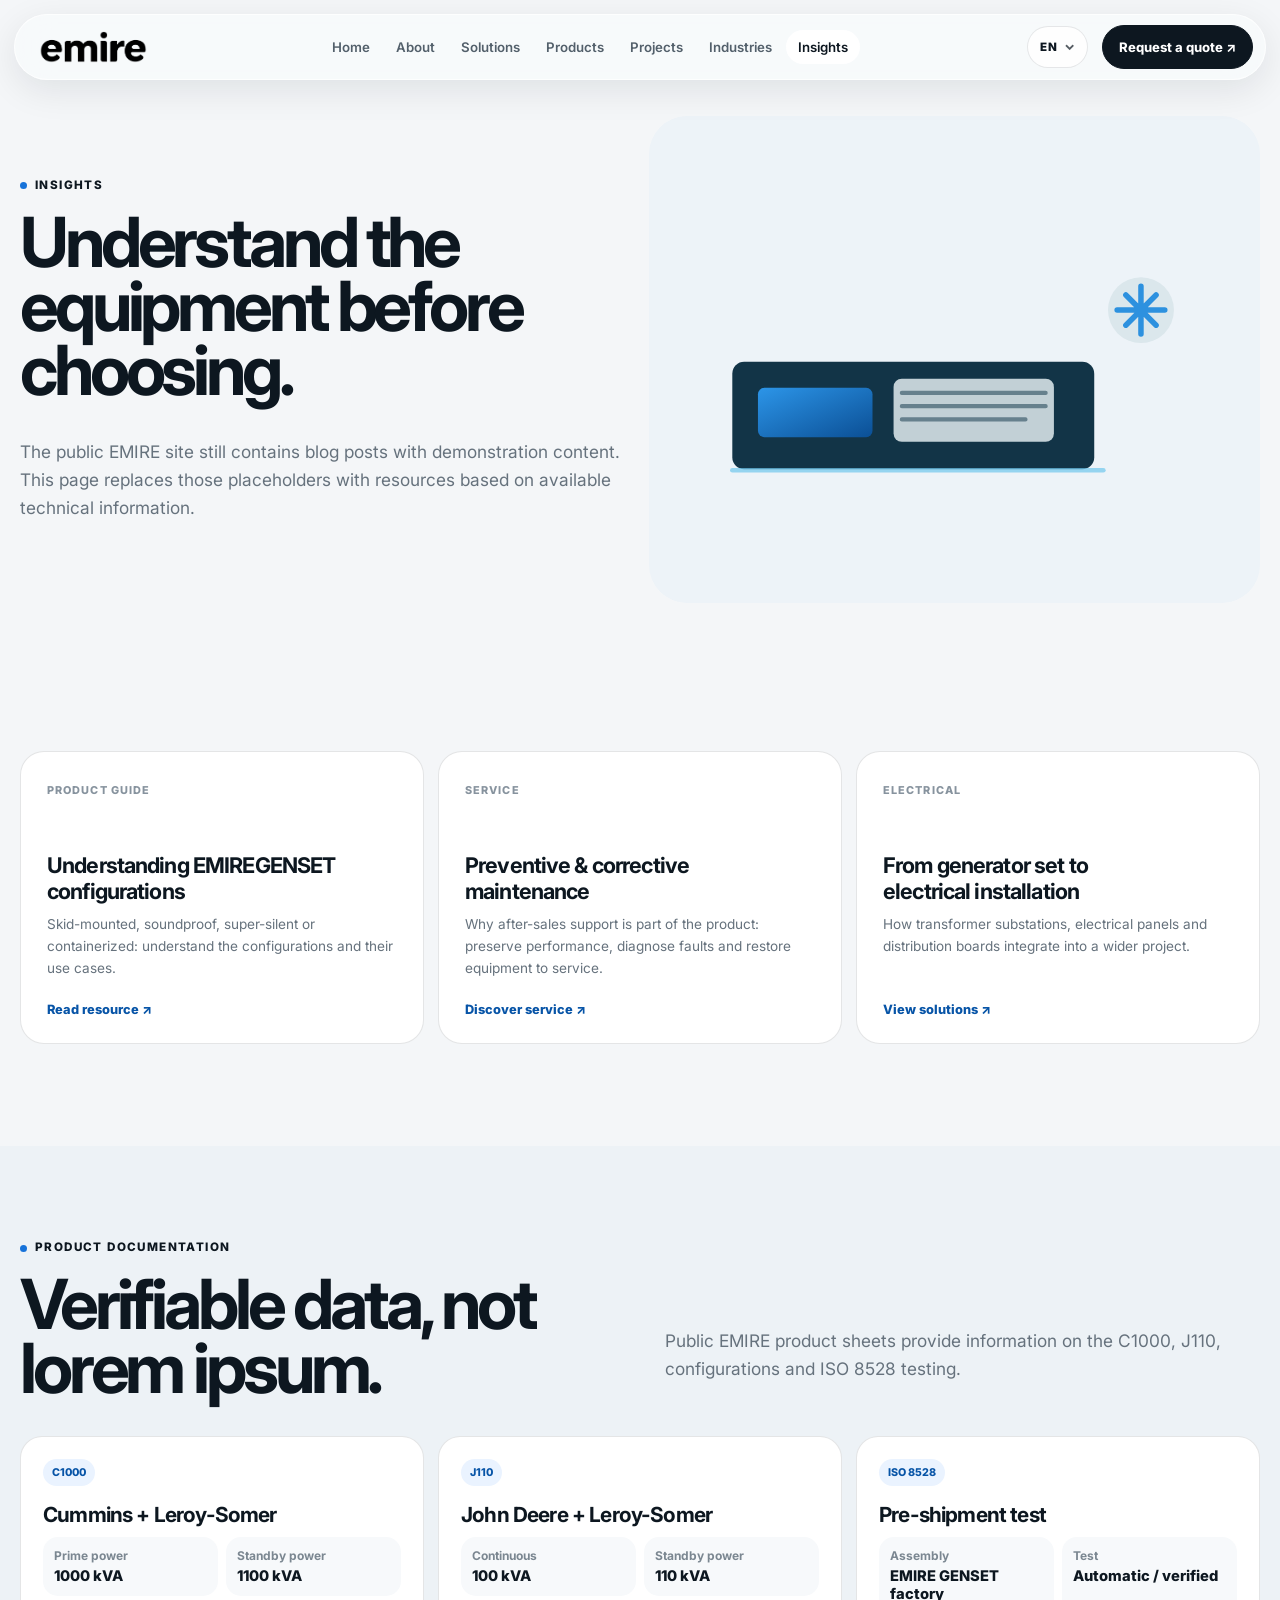
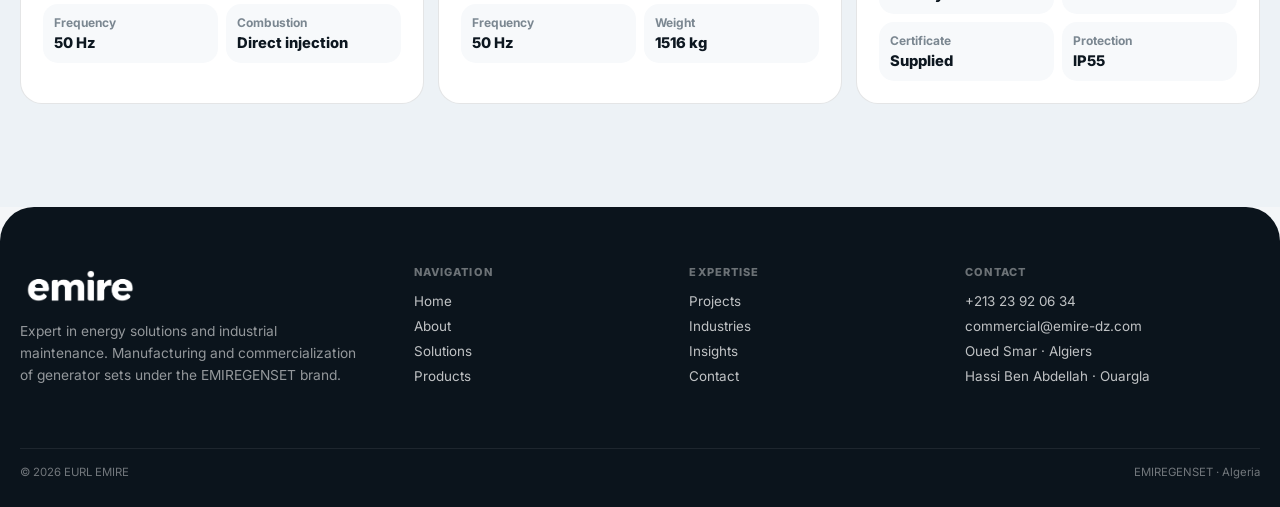
==== news/index.html @ f26c3992 "Add files via upload" ====
<!DOCTYPE html>
<html lang="en">
<head>
    <meta charset="utf-8"/>
    <meta content="width=device-width,initial-scale=1" name="viewport"/>
    <meta content="Ressources EMIRE autour des groupes électrogènes, de la maintenance et des projets électriques." name="description"/>
    <meta content="#0d1720" name="theme-color"/>

    <script>
        (function(){
            try{
                var saved=localStorage.getItem("emire-lang-v5");
                var langs=Array.isArray(navigator.languages)&&navigator.languages.length?navigator.languages:[navigator.language||""];
                var lang=saved||"en";
                if(!saved){
                    for(var i=0;i<langs.length;i++){
                        var c=String(langs[i]).toLowerCase();
                        if(c.indexOf("ar")===0){
                            lang="ar";
                            break;
                        }
                        if(c.indexOf("en")===0){
                            lang="en";
                            break;
                        }
                        if(c.indexOf("fr")===0){
                            lang="fr";
                            break;
                        }
                    }
                }
                document.documentElement.lang=lang;
                document.documentElement.dir=lang==="ar"?"rtl":"ltr";
            }catch(e){}
        })();
    </script>

    <title>Ressources — EMIRE</title>

    <link href="../css/main.css" rel="stylesheet"/>
    <link rel="icon" type="image/svg+xml" href="../favicon/Frame 4.svg">
</head>

<body>
    <header class="site-header">
        <nav
            aria-label="Navigation principale"
            class="nav container">

            <a class="logo" href="../index.html" aria-label="EMIRE">
                <img src="../logo/emire-black-simple.png" alt="EMIRE">
                </a>

            <div class="nav-links">
                <a class="" href="../index.html">Accueil</a>
                <a class="" href="../about/index.html">À propos</a>
                <a class="" href="../solutions/index.html">Solutions</a>
                <a class="" href="../products/index.html">Produits</a>
                <a class="" href="../projects/index.html">Réalisations</a>
                <a class="" href="../industries/index.html">Secteurs</a>
                <a class="active" href="../news/index.html">Ressources</a>
            </div>

            <div class="nav-actions">
                <div
                    class="lang-switch"
                    data-lang-switch="">

                    <button
                        aria-expanded="false"
                        aria-haspopup="true"
                        aria-label="Choisir la langue"
                        class="lang-trigger"
                        type="button">
                        <span class="lang-current">FR</span>
                        <span aria-hidden="true" class="lang-chevron">⌄</span>
                    </button>

                    <div class="lang-menu" role="menu">
                        <button
                            class="lang-option"
                            data-lang="fr"
                            role="menuitem"
                            type="button">
                            <span>FR</span>
                            <small>Français</small>
                        </button>

                        <button
                            class="lang-option"
                            data-lang="en"
                            role="menuitem"
                            type="button">
                            <span>EN</span>
                            <small>English</small>
                        </button>

                        <button
                            class="lang-option"
                            data-lang="ar"
                            role="menuitem"
                            type="button">
                            <span>AR</span>
                            <small>العربية</small>
                        </button>
                    </div>
                </div>

                <a
                    class="btn btn-dark desktop-only"
                    href="../contact/index.html">
                    Demander un devis ↗
                </a>

                <button
                    aria-expanded="false"
                    aria-label="Ouvrir le menu"
                    class="menu-btn"
                    data-menu=""></button>
            </div>
        </nav>
    </header>

    <main>
        <section class="page-hero">
            <div class="container">
                <div class="page-hero-inner">
                    <div class="page-hero-copy">
                        <div class="eyebrow">
                            Ressources
                        </div>

                        <h1 class="h2">
                            Comprendre l’équipement avant de choisir.
                        </h1>

                        <p class="lead">
                            Le site public EMIRE contient encore des articles de blog avec du contenu de démonstration. Cette page remplace les faux articles par des ressources basées sur les informations techniques réellement disponibles.
                        </p>
                    </div>

                    <div class="page-image">
                        <img
                            alt="Illustration technique d’un groupe électrogène"
                            decoding="async"
                            loading="lazy"
                            src="../assets/genset-maintenance.svg"/>
                    </div>
                </div>
            </div>
        </section>

        <section class="section">
            <div class="container">
                <div class="resource-grid">
                    <article class="resource-card reveal">
                        <div>
                            <span class="resource-type">
                                Guide produit
                            </span>

                            <h3>
                                Comprendre les configurations EMIREGENSET
                            </h3>

                            <p>
                                Sur skid, insonorisé, super silencieux ou conteneur : comprendre les différences de configuration et le contexte d’usage.
                            </p>
                        </div>

                        <a
                            class="resource-link"
                            href="../products/groupes-electrogenes.html">
                            Lire la ressource ↗
                        </a>
                    </article>

                    <article class="resource-card reveal">
                        <div>
                            <span class="resource-type">
                                Service
                            </span>

                            <h3>
                                Maintenance préventive &amp; curative
                            </h3>

                            <p>
                                Pourquoi le SAV fait partie du produit : préserver les performances, diagnostiquer les pannes et remettre les équipements en service.
                            </p>
                        </div>

                        <a
                            class="resource-link"
                            href="../solutions/index.html">
                            Découvrir le service ↗
                        </a>
                    </article>

                    <article class="resource-card reveal">
                        <div>
                            <span class="resource-type">
                                Électricité
                            </span>

                            <h3>
                                Du groupe à l’installation électrique
                            </h3>

                            <p>
                                Comment postes de transformation, armoires électriques et tableaux de distribution s’intègrent dans un projet plus large.
                            </p>
                        </div>

                        <a
                            class="resource-link"
                            href="../solutions/index.html">
                            Voir les solutions ↗
                        </a>
                    </article>
                </div>
            </div>
        </section>

        <section class="section section-tone">
            <div class="container">
                <div class="section-head">
                    <div>
                        <div class="eyebrow">
                            Documentation produit
                        </div>

                        <h2
                            class="h2"
                            style="margin-top:16px">
                            Des données vérifiables, pas du lorem ipsum.
                        </h2>
                    </div>

                    <p class="lead">
                        Les fiches publiques EMIRE donnent notamment des informations sur le C1000, le J110, les configurations et les essais ISO 8528.
                    </p>
                </div>

                <div
                    class="model-grid"
                    style="margin-top:36px">

                    <article class="model-card reveal">
                        <span class="model-tag">
                            C1000
                        </span>

                        <h3>
                            Cummins + Leroy-Somer
                        </h3>

                        <div class="model-meta">
                            <div>
                                <strong>Prime</strong>
                                <span>1000 kVA</span>
                            </div>

                            <div>
                                <strong>Secours</strong>
                                <span>1100 kVA</span>
                            </div>

                            <div>
                                <strong>Fréquence</strong>
                                <span>50 Hz</span>
                            </div>

                            <div>
                                <strong>Combustion</strong>
                                <span>Injection directe</span>
                            </div>
                        </div>
                    </article>

                    <article class="model-card reveal">
                        <span class="model-tag">
                            J110
                        </span>

                        <h3>
                            John Deere + Leroy-Somer
                        </h3>

                        <div class="model-meta">
                            <div>
                                <strong>Continu</strong>
                                <span>100 kVA</span>
                            </div>

                            <div>
                                <strong>Secours</strong>
                                <span>110 kVA</span>
                            </div>

                            <div>
                                <strong>Fréquence</strong>
                                <span>50 Hz</span>
                            </div>

                            <div>
                                <strong>Poids</strong>
                                <span>1516 kg</span>
                            </div>
                        </div>
                    </article>

                    <article class="model-card reveal">
                        <span class="model-tag">
                            ISO 8528
                        </span>

                        <h3>
                            Essai avant expédition
                        </h3>

                        <div class="model-meta">
                            <div>
                                <strong>Assemblage</strong>
                                <span>Usine EMIRE GENSET</span>
                            </div>

                            <div>
                                <strong>Test</strong>
                                <span>Automatique / vérifié</span>
                            </div>

                            <div>
                                <strong>Certificat</strong>
                                <span>Fourni</span>
                            </div>

                            <div>
                                <strong>Protection</strong>
                                <span>IP55</span>
                            </div>
                        </div>
                    </article>
                </div>
            </div>
        </section>
    </main>

    <footer class="site-footer">
        <div class="container footer-grid">
            <div class="footer-brand">
                <a class="logo" href="../index.html" aria-label="EMIRE">
                <img src="../logo/emire-white-simple.png" alt="EMIRE">
                </a>

                <p>
                    Expert en solutions d’énergie et maintenance industrielle. Fabrication et commercialisation de groupes électrogènes sous la marque EMIREGENSET.
                </p>
            </div>

            <div>
                <div class="footer-title">
                    Navigation
                </div>

                <div class="footer-links">
                    <a href="../index.html">Accueil</a>
                    <a href="../about/index.html">À propos</a>
                    <a href="../solutions/index.html">Solutions</a>
                    <a href="../products/index.html">Produits</a>
                </div>
            </div>

            <div>
                <div class="footer-title">
                    Expertise
                </div>

                <div class="footer-links">
                    <a href="../projects/index.html">Réalisations</a>
                    <a href="../industries/index.html">Secteurs</a>
                    <a href="../news/index.html">Ressources</a>
                    <a href="../contact/index.html">Contact</a>
                </div>
            </div>

            <div>
                <div class="footer-title">
                    Contact
                </div>

                <div class="footer-links">
                    <a href="tel:+21323920634">+213 23 92 06 34</a>
                    <a href="mailto:commercial@emire-dz.com">commercial@emire-dz.com</a>
                    <span>Oued Smar · Alger</span>
                    <span>Hassi Ben Abdellah · Ouargla</span>
                </div>
            </div>
        </div>

        <div class="container footer-bottom">
            <span>
                © <span data-year=""></span> EURL EMIRE
            </span>

            <span>
                EMIREGENSET · Algérie
            </span>
        </div>
    </footer>

    <script src="../js/main.js"></script>
</body>
</html>
---- css/main.css ----
@import url('https://fonts.googleapis.com/css2?family=Inter:wght@400;500;600;700;800&family=Noto+Sans+Arabic:wght@400;500;600;700;800&display=swap');

:root {
  --bg: #f4f6f8;
  --paper: #ffffff;
  --soft: #edf2f6;
  --ink: #0d1720;
  --ink-2: #1c2935;
  --muted: #66727d;
  --line: rgba(13,23,32,.11);
  --blue: #1672d9;
  --blue-dark: #0754a7;
  --blue-soft: #eaf3ff;
  --lime: #d7ff4f;
  --white: #fff;
  --radius-xl: 38px;
  --radius-lg: 28px;
  --radius-md: 20px;
  --max: 1440px;
  --header-h: 68px;
}

* { box-sizing: border-box; }
html { scroll-behavior: smooth; }
body {
  margin: 0;
  color: var(--ink);
  background: var(--bg);
  font-family: Inter, system-ui, -apple-system, BlinkMacSystemFont, "Segoe UI", sans-serif;
  -webkit-font-smoothing: antialiased;
  text-rendering: optimizeLegibility;
}
a { color: inherit; text-decoration: none; }
img { display: block; width: 100%; }
button, input, textarea, select { font: inherit; }
button { cursor: pointer; }

.container { width: min(var(--max), calc(100% - 40px)); margin: 0 auto; }
.section { padding: clamp(72px, 8vw, 118px) 0; }
.section-tight { padding: clamp(42px, 5vw, 72px) 0; }
.section-tone { background: var(--soft); }
.section-dark { background: #0e171f; color: #fff; }

.eyebrow {
  display: inline-flex;
  align-items: center;
  gap: 8px;
  font-size: .73rem;
  line-height: 1;
  text-transform: uppercase;
  letter-spacing: .12em;
  font-weight: 800;
}
.eyebrow::before { content: ""; width: 7px; height: 7px; border-radius: 50%; background: var(--blue); }
.eyebrow-light { color: rgba(255,255,255,.72); }
.eyebrow-light::before { background: var(--lime); }

.display { font-size: clamp(3.15rem, 7.4vw, 8.2rem); line-height: .86; letter-spacing: -.065em; font-weight: 800; margin: 0; }
.h2 { font-size: clamp(2.35rem, 5.4vw, 6rem); line-height: .93; letter-spacing: -.06em; font-weight: 700; margin: 0; }
.h3 { font-size: clamp(1.35rem, 2vw, 1.8rem); line-height: 1; letter-spacing: -.04em; }
.lead { color: var(--muted); font-size: clamp(.98rem, 1.35vw, 1.15rem); line-height: 1.62; }
.lead.invert { color: rgba(255,255,255,.7); }
.muted { color: var(--muted); }

.site-header {
  position: fixed;
  z-index: 80;
  top: 14px;
  left: 50%;
  transform: translateX(-50%);
  width: min(var(--max), calc(100% - 28px));
  border: 1px solid rgba(255,255,255,.72);
  background: rgba(248,250,252,.82);
  backdrop-filter: blur(18px) saturate(135%);
  -webkit-backdrop-filter: blur(18px) saturate(135%);
  border-radius: 999px;
  padding: 10px 12px 10px 18px;
  box-shadow: 0 10px 36px rgba(8,23,34,.09);
}
.nav { display: flex; align-items: center; gap: 18px; }
.logo { display: inline-flex; align-items: center; gap: 9px; font-size: 1.02rem; font-weight: 800; letter-spacing: -.04em; white-space: nowrap; }
.logo-mark { position: relative; width: 25px; height: 25px; border-radius: 8px; background: #0e1720; overflow: hidden; }
.logo-mark::before { content: ""; position: absolute; width: 12px; height: 12px; border-radius: 3px; background: var(--blue); left: 6.5px; top: 6.5px; }
.logo-mark::after { content: ""; position: absolute; width: 5px; height: 5px; border-radius: 50%; background: var(--lime); right: 4px; top: 4px; }
.nav-links { display: flex; align-items: center; gap: 2px; margin: 0 auto; }
.nav-links a { padding: 9px 12px; border-radius: 999px; color: #53606b; font-size: .83rem; font-weight: 600; }
.nav-links a:hover, .nav-links a.active { background: #fff; color: var(--ink); }
.nav-actions { display: flex; align-items: center; gap: 7px; }
.btn {
  display: inline-flex;
  align-items: center;
  justify-content: center;
  gap: 9px;
  min-height: 44px;
  border-radius: 999px;
  padding: 11px 16px;
  border: 1px solid var(--line);
  font-size: .82rem;
  font-weight: 750;
  transition: transform .25s ease, background .25s ease, color .25s ease, border-color .25s ease;
}
.btn:hover { transform: translateY(-2px); }
.btn-dark { color: #fff; background: var(--ink); border-color: var(--ink); }
.btn-blue { color: #fff; background: var(--blue); border-color: var(--blue); }
.btn-lime { color: #101b22; background: var(--lime); border-color: var(--lime); }
.btn-ghost { background: rgba(255,255,255,.08); color: #fff; border-color: rgba(255,255,255,.2); }
.menu-btn { display: none; width: 42px; height: 42px; border: 0; border-radius: 50%; background: #fff; color: var(--ink); font-size: 0; }
.menu-btn::before, .menu-btn::after { content: ""; position: absolute; width: 16px; height: 2px; background: currentColor; border-radius: 2px; }
.menu-btn::before { transform: translateY(-4px); }
.menu-btn::after { transform: translateY(4px); }

/* HOME / HERO */
.hero { padding: 89px 0 34px; }
.hero-shell {
  position: relative;
  isolation: isolate;
  overflow: hidden;
  min-height: clamp(635px, 71vh, 790px);
  border-radius: var(--radius-xl);
  background: #0a1520;
  color: #fff;
}
.hero-bg { position: absolute; inset: 0; z-index: -3; width: 100%; height: 100%; object-fit: contain; object-position: 76% center; padding: clamp(8px, 1.8vw, 24px); filter: none; }
.hero-bg-fallback { position: absolute; inset: 0; z-index: -4; width: 100%; height: 100%; object-fit: cover; }
.hero-overlay {
  position: absolute;
  inset: 0;
  z-index: -2;
  background:
    radial-gradient(circle at 78% 22%, rgba(22,114,217,.34), transparent 32%),
    linear-gradient(112deg, rgba(4,11,17,.94) 0%, rgba(4,11,17,.76) 40%, rgba(4,11,17,.28) 76%, rgba(4,11,17,.18) 100%);
}
.hero-overlay::after {
  content: "";
  position: absolute;
  inset: 0;
  background-image: linear-gradient(rgba(255,255,255,.035) 1px, transparent 1px), linear-gradient(90deg, rgba(255,255,255,.035) 1px, transparent 1px);
  background-size: 44px 44px;
  mask-image: linear-gradient(to bottom, rgba(0,0,0,.7), transparent 70%);
  opacity: .45;
}
.hero-content { position: relative; z-index: 2; max-width: 980px; padding: clamp(42px, 5vw, 72px); padding-top: clamp(40px, 5vw, 66px); }
.hero-kicker { color: rgba(255,255,255,.72); margin-bottom: 24px; }
.hero-copy { max-width: 660px; margin: 30px 0 28px; color: rgba(255,255,255,.76); }
.hero-actions { display: flex; flex-wrap: wrap; gap: 9px; }
.hero-meta { display: grid; grid-template-columns: repeat(3, minmax(0,1fr)); gap: 18px; max-width: 920px; margin-top: clamp(52px, 7vw, 92px); }
.hero-stat { padding-top: 16px; border-top: 1px solid rgba(255,255,255,.2); }
.hero-stat strong { display: block; font-size: clamp(1.8rem, 2.5vw, 2.7rem); letter-spacing: -.055em; }
.hero-stat span { display: block; margin-top: 5px; max-width: 250px; color: rgba(255,255,255,.6); font-size: .76rem; line-height: 1.45; }
.hero-chip { position: absolute; top: 22px; right: 22px; z-index: 3; display: inline-flex; align-items: center; gap: 8px; padding: 11px 13px; border-radius: 999px; background: rgba(255,255,255,.11); border: 1px solid rgba(255,255,255,.18); color: rgba(255,255,255,.86); backdrop-filter: blur(12px); font-size: .76rem; font-weight: 700; }
.hero-chip::before { content: ""; width: 7px; height: 7px; border-radius: 50%; background: var(--lime); }
.hero-orbit { position: absolute; right: -120px; bottom: -160px; width: 640px; height: 640px; border: 1px solid rgba(255,255,255,.14); border-radius: 50%; z-index: 1; }
.hero-orbit::before, .hero-orbit::after { content: ""; position: absolute; inset: 76px; border: 1px solid rgba(255,255,255,.08); border-radius: 50%; }
.hero-orbit::after { inset: 155px; }

.trust-strip { padding: 34px 0 42px; }
.trust-grid { display: grid; grid-template-columns: .8fr 1.2fr 1.2fr; gap: 0; overflow: hidden; border: 1px solid var(--line); border-radius: 24px; background: rgba(255,255,255,.75); }
.trust-cell { padding: 24px 26px; min-height: 118px; border-right: 1px solid var(--line); }
.trust-cell:last-child { border-right: 0; }
.trust-cell strong { display: block; font-size: 1.2rem; letter-spacing: -.04em; }
.trust-cell p { margin: 8px 0 0; color: var(--muted); font-size: .86rem; line-height: 1.5; }

.intro-grid { display: grid; grid-template-columns: .7fr 1.3fr; gap: clamp(30px, 6vw, 84px); align-items: end; }
.intro-grid .lead { max-width: 760px; }
.rule { height: 1px; background: var(--line); margin: 22px 0; }
.stat-band { display: grid; grid-template-columns: repeat(4,1fr); margin-top: 48px; border-top: 1px solid var(--line); border-bottom: 1px solid var(--line); }
.stat { min-height: 134px; padding: 26px 20px; border-right: 1px solid var(--line); }
.stat:last-child { border-right: 0; }
.stat strong { display: block; font-size: clamp(1.5rem,2.3vw,2.2rem); letter-spacing: -.055em; }
.stat span { display: block; margin-top: 7px; color: var(--muted); font-size: .79rem; line-height: 1.45; }

.image-split { display: grid; grid-template-columns: 1.06fr .94fr; gap: 18px; align-items: stretch; }
.feature-image { position: relative; min-height: 560px; overflow: hidden; border-radius: var(--radius-xl); background: #0e1822; }
.feature-image img { width: 100%; height: 100%; object-fit: cover; }
.feature-image .badge { position: absolute; top: 20px; left: 20px; z-index: 2; padding: 9px 12px; background: rgba(255,255,255,.12); border: 1px solid rgba(255,255,255,.17); border-radius: 999px; color: #fff; backdrop-filter: blur(12px); font-size: .72rem; font-weight: 700; }
.feature-panel { display: grid; grid-template-columns: minmax(0, 1.12fr) minmax(320px, .88fr); gap: 18px; align-items: stretch; }
.feature-copy { display: flex; flex-direction: column; justify-content: space-between; padding: clamp(26px,4vw,46px); border: 1px solid var(--line); border-radius: var(--radius-xl); background: #fff; }
.feature-copy h3 { margin: 16px 0 14px; }
.feature-copy p { margin: 0; color: var(--muted); font-size: .92rem; line-height: 1.65; }
.feature-mini { position: relative; overflow: hidden; min-height: 250px; border-radius: var(--radius-xl); background: #0f1b24; color: #fff; }
.feature-mini img { width: 100%; height: 100%; object-fit: cover; object-position: center; opacity: .82; }
.feature-mini::after { content: ""; position: absolute; inset: 0; background: linear-gradient(180deg, transparent 30%, rgba(4,10,16,.82)); }
.feature-mini .overlay-copy { position: absolute; left: 24px; right: 24px; bottom: 22px; z-index: 1; }
.feature-mini .overlay-copy h3 { margin: 0 0 5px; font-size: 1.25rem; }
.feature-mini .overlay-copy p { margin: 0; color: rgba(255,255,255,.7); font-size: .82rem; line-height: 1.5; }

.section-head { display: flex; align-items: end; justify-content: space-between; gap: 30px; }
.section-head .lead { max-width: 610px; }
.cap-grid { display: grid; grid-template-columns: repeat(3,minmax(0,1fr)); gap: 14px; margin-top: 38px; }
.cap-card { position: relative; display: flex; flex-direction: column; min-height: 250px; padding: 26px; border-radius: 25px; background: #fff; border: 1px solid rgba(13,23,32,.06); overflow: hidden; transition: transform .24s ease, box-shadow .24s ease; }
.cap-card::after { content: ""; position: absolute; width: 120px; height: 120px; right: -45px; bottom: -45px; border-radius: 50%; background: radial-gradient(circle, rgba(22,114,217,.11), rgba(22,114,217,0)); }
.cap-card:hover { transform: translateY(-4px); box-shadow: 0 22px 60px rgba(8,20,30,.08); }
.cap-no { color: #84909b; font-size: .7rem; font-weight: 800; letter-spacing: .08em; }
.cap-card h3 { margin: 38px 0 11px; font-size: 1.3rem; letter-spacing: -.035em; }
.cap-card p { margin: 0; color: var(--muted); font-size: .86rem; line-height: 1.6; }

.products-panel { position: relative; overflow: hidden; border-radius: var(--radius-xl); background: #0c1721; color: #fff; padding: clamp(28px, 5vw, 56px); }
.products-panel::after { content:""; position:absolute; inset:auto -80px -180px auto; width:420px; height:420px; border-radius:50%; background: radial-gradient(circle, rgba(22,114,217,.42), rgba(22,114,217,0) 70%); pointer-events:none; }
.product-top { position: relative; z-index:1; display:flex; align-items:end; justify-content:space-between; gap:30px; }
.product-top .lead { max-width:570px; color: rgba(255,255,255,.65); }
.product-cards { position:relative; z-index:1; display:grid; grid-template-columns:1.25fr .75fr .75fr; gap:14px; margin-top:36px; }
.product-card { position:relative; overflow:hidden; min-height:370px; border-radius:24px; background:#122331; }
.product-card img { height:100%; object-fit:cover; transition: transform .35s ease; }
.product-card:hover img { transform: scale(1.045); }
.product-card::after { content:""; position:absolute; inset:0; background: linear-gradient(180deg, transparent 34%, rgba(5,12,18,.84)); }
.product-info { position:absolute; z-index:2; left:20px; right:20px; bottom:20px; }
.product-info span { font-size: .7rem; color: rgba(255,255,255,.58); letter-spacing: .08em; text-transform: uppercase; }
.product-info h3 { margin: 6px 0 0; font-size: 1.35rem; letter-spacing: -.04em; }

.partner-section { padding: 0 0 clamp(72px, 8vw, 110px); }
.partner-box { overflow:hidden; border-radius: var(--radius-xl); background:#fff; border:1px solid var(--line); }
.partner-head { display:flex; justify-content:space-between; align-items:flex-end; gap:30px; padding: clamp(28px, 4vw, 42px); border-bottom:1px solid var(--line); }
.partner-head .lead { max-width:620px; }
.logo-cloud { display:grid; grid-template-columns: repeat(4, minmax(0,1fr)); }
.brand-pill { min-height:108px; display:flex; align-items:center; justify-content:center; border-right:1px solid var(--line); border-bottom:1px solid var(--line); padding:20px; font-size: 1rem; font-weight:800; letter-spacing:-.04em; color:#35424e; text-align:center; }
.brand-pill:nth-child(4n) { border-right:0; }
.brand-pill:nth-last-child(-n+4) { border-bottom:0; }
.brand-pill small { display:block; margin-top:5px; font-size:.64rem; font-weight:700; letter-spacing:.08em; text-transform:uppercase; color:#9aa5af; }

.sectors-grid { display:grid; grid-template-columns: 1.05fr .95fr; gap:18px; }
.sector-list { display:flex; flex-direction:column; gap:0; }
.sector-item { display:grid; grid-template-columns:64px 1fr 40px; gap:16px; align-items:center; padding:24px 0; border-bottom:1px solid var(--line); }
.sector-item:last-child { border-bottom:0; }
.sector-no { color:#82909c; font-size:.75rem; font-weight:800; }
.sector-item h3 { margin:0 0 5px; font-size:1.25rem; letter-spacing:-.035em; }
.sector-item p { margin:0; color:var(--muted); font-size:.83rem; line-height:1.5; }
.arrow { width:38px; height:38px; border-radius:50%; display:inline-flex; align-items:center; justify-content:center; background: var(--ink); color:#fff; }
.sector-visual { min-height: 520px; overflow:hidden; border-radius: var(--radius-xl); background: #dfe7ef; }
.sector-visual img { height:100%; object-fit:cover; }

.trust-section { padding: clamp(74px, 8vw, 112px) 0; }
.trust-band { position:relative; overflow:hidden; border-radius:var(--radius-xl); background:#10212e; color:#fff; padding: clamp(28px, 5vw, 54px); }
.trust-band::before { content:""; position:absolute; inset:0; background: radial-gradient(circle at 84% 20%, rgba(22,114,217,.35), transparent 26%), linear-gradient(rgba(255,255,255,.04) 1px, transparent 1px), linear-gradient(90deg, rgba(255,255,255,.04) 1px, transparent 1px); background-size:auto, 40px 40px, 40px 40px; opacity:.6; }
.trust-band > * { position:relative; z-index:1; }
.trust-cols { display:grid; grid-template-columns: .85fr 1.15fr; gap:38px; align-items:end; }
.trust-tags { display:flex; flex-wrap:wrap; gap:8px; margin-top:25px; }
.trust-tag { padding:10px 12px; border-radius:999px; border:1px solid rgba(255,255,255,.14); background:rgba(255,255,255,.05); color:rgba(255,255,255,.78); font-size:.75rem; }

.cta { display:flex; align-items:end; justify-content:space-between; gap:30px; padding: clamp(30px, 5vw, 52px); border-radius: var(--radius-xl); background: var(--blue); color:#fff; }
.cta h2 { max-width: 810px; }
.cta p { max-width: 600px; color: rgba(255,255,255,.72); }

/* INNER PAGES */
.page-hero { padding: 116px 0 46px; }
.page-hero-inner { display:grid; grid-template-columns: 1fr 1fr; gap: 18px; align-items: stretch; }
.page-hero-copy { display:flex; flex-direction:column; justify-content:center; padding: clamp(30px,5vw,64px) 0; }
.page-hero h1 { margin: 18px 0 18px; }
.page-hero-copy .lead { max-width: 680px; }
.page-image { min-height: 480px; overflow:hidden; border-radius:var(--radius-xl); background:#0e1822; }
.page-image img { height:100%; object-fit:cover; }

.content-grid { display:grid; grid-template-columns: .68fr 1.32fr; gap: clamp(30px,7vw,92px); align-items:start; }
.content-grid aside { position:sticky; top:100px; }
.side-label { font-size:.72rem; font-weight:800; text-transform:uppercase; letter-spacing:.1em; color:#8a96a1; }
.side-list { display:flex; flex-direction:column; gap:6px; margin-top:14px; }
.side-list a { color:var(--muted); font-size:.86rem; }
.side-list a:hover { color:var(--ink); }
.rich-copy h2 { margin:0 0 16px; font-size:clamp(2rem,3.1vw,3.5rem); line-height:.98; letter-spacing:-.055em; }
.rich-copy p { max-width: 820px; margin:0 0 15px; color:#4f5a63; line-height:1.75; }
.rich-copy + .rich-copy { margin-top: clamp(44px, 6vw, 74px); }
.callout { padding:22px; border-radius:22px; background:var(--blue-soft); border:1px solid rgba(22,114,217,.12); }
.callout strong { display:block; margin-bottom:7px; }
.callout p { margin:0; color:#456176; font-size:.88rem; line-height:1.6; }

.detail-grid { display:grid; grid-template-columns: repeat(2,minmax(0,1fr)); gap:18px; }
.detail-card { position:relative; overflow:hidden; min-height:320px; border-radius:var(--radius-lg); background:#fff; border:1px solid var(--line); }
.detail-card img { height:210px; object-fit:cover; }
.detail-copy { padding:22px; }
.detail-copy h3 { margin:0 0 9px; font-size:1.45rem; letter-spacing:-.045em; }
.detail-copy p { margin:0; color:var(--muted); font-size:.86rem; line-height:1.6; }

.spec-wrap { display:grid; grid-template-columns: 1fr .9fr; gap:18px; align-items:stretch; }
.spec-card { border:1px solid var(--line); border-radius:var(--radius-xl); background:#fff; overflow:hidden; }
.spec-card-head { padding:27px 28px 23px; border-bottom:1px solid var(--line); }
.spec-card-head h3 { margin:0 0 7px; font-size:1.55rem; letter-spacing:-.045em; }
.spec-table { width:100%; border-collapse:collapse; }
.spec-table th, .spec-table td { padding:14px 20px; text-align:left; border-bottom:1px solid var(--line); font-size:.83rem; vertical-align:top; }
.spec-table th { width:42%; background:#f8fafc; color:#697581; font-weight:700; }
.spec-table tr:last-child th, .spec-table tr:last-child td { border-bottom:0; }

.model-grid { display:grid; grid-template-columns:repeat(3,minmax(0,1fr)); gap:14px; }
.model-card { padding:22px; border-radius:22px; background:#fff; border:1px solid var(--line); }
.model-card .model-tag { display:inline-flex; padding:7px 9px; border-radius:999px; background:var(--blue-soft); color:var(--blue-dark); font-size:.67rem; font-weight:800; }
.model-card h3 { margin:16px 0 10px; font-size:1.3rem; letter-spacing:-.04em; }
.model-meta { display:grid; grid-template-columns:1fr 1fr; gap:8px; }
.model-meta div { padding:11px; border-radius:15px; background:#f7f9fb; }
.model-meta strong { display:block; font-size:.75rem; color:#7b8791; }
.model-meta span { display:block; margin-top:4px; font-size:.92rem; font-weight:800; }

.data-card { padding: 0; border-radius: var(--radius-xl); background:#fff; border:1px solid var(--line); overflow:hidden; }
.data-card .data-head { padding: 27px 28px 21px; border-bottom:1px solid var(--line); }
.data-card .data-head h3 { margin:0 0 6px; font-size:1.48rem; letter-spacing:-.045em; }
.data-card .data-head p { margin:0; color:var(--muted); font-size:.84rem; }

.project-grid { display:grid; grid-template-columns: 1.05fr .95fr; gap:18px; }
.project-feature, .project-card { position:relative; overflow:hidden; border-radius:var(--radius-xl); min-height:470px; background:#10202d; }
.project-feature { min-height:610px; }
.project-feature img, .project-card img { height:100%; object-fit:cover; opacity:.84; }
.project-feature::after, .project-card::after { content:""; position:absolute; inset:0; background:linear-gradient(180deg, transparent 34%, rgba(4,10,15,.84)); }
.project-info { position:absolute; left:24px; right:24px; bottom:22px; z-index:2; color:#fff; }
.project-info small { color:rgba(255,255,255,.64); font-size:.72rem; text-transform:uppercase; letter-spacing:.08em; }
.project-info h3 { margin:8px 0 0; font-size:1.55rem; letter-spacing:-.045em; }
.project-stack { display:grid; gap:18px; }
.project-stack .project-card { min-height:296px; }

.resource-grid { display:grid; grid-template-columns: repeat(3,minmax(0,1fr)); gap:14px; }
.resource-card { padding:26px; border-radius:24px; background:#fff; border:1px solid var(--line); min-height:290px; display:flex; flex-direction:column; justify-content:space-between; }
.resource-card .resource-type { color:#87939e; font-size:.68rem; font-weight:800; text-transform:uppercase; letter-spacing:.1em; }
.resource-card h3 { margin:54px 0 10px; font-size:1.35rem; letter-spacing:-.04em; }
.resource-card p { margin:0; color:var(--muted); line-height:1.6; font-size:.85rem; }
.resource-card .resource-link { margin-top:22px; color:var(--blue-dark); font-size:.8rem; font-weight:800; }

.contact-grid { display:grid; grid-template-columns: .8fr 1.2fr; gap:18px; align-items:start; }
.contact-stack { display:grid; gap:12px; }
.contact-card { padding:22px; border-radius:24px; border:1px solid var(--line); background:#fff; }
.contact-card span { display:block; color:#8a96a1; font-size:.68rem; text-transform:uppercase; letter-spacing:.1em; font-weight:800; }
.contact-card strong { display:block; margin-top:8px; font-size:1.05rem; letter-spacing:-.025em; }
.contact-card p { margin:6px 0 0; color:var(--muted); font-size:.83rem; line-height:1.5; }
.form-card { background:#fff; border-radius:var(--radius-xl); padding:clamp(24px,4vw,36px); border:1px solid var(--line); }
.form-grid { display:grid; grid-template-columns:1fr 1fr; gap:15px; }
.field { display:flex; flex-direction:column; gap:7px; }
.field.full { grid-column:1/-1; }
.field label { color:#687580; font-size:.72rem; font-weight:700; }
.field input,.field textarea,.field select { width:100%; border:1px solid var(--line); background:#fafbfd; border-radius:14px; padding:13px 14px; outline:none; color:var(--ink); }
.field textarea { min-height:170px; resize:vertical; }
.field input:focus,.field textarea:focus,.field select:focus { border-color: rgba(22,114,217,.55); box-shadow: 0 0 0 4px rgba(22,114,217,.08); }

.site-footer { margin-top: 0; background:#0b141c; color:#fff; border-radius:34px 34px 0 0; }
.footer-grid { display:grid; grid-template-columns: 1.2fr .8fr .8fr 1fr; gap:40px; padding:58px 0 48px; }
.footer-brand p { max-width:340px; color:rgba(255,255,255,.56); font-size:.86rem; line-height:1.6; }
.footer-title { margin-bottom:14px; color:rgba(255,255,255,.4); font-size:.69rem; font-weight:800; text-transform:uppercase; letter-spacing:.1em; }
.footer-links { display:flex; flex-direction:column; gap:9px; color:rgba(255,255,255,.74); font-size:.84rem; }
.footer-links a:hover { color:#fff; }
.footer-bottom { display:flex; align-items:center; justify-content:space-between; gap:20px; padding:16px 0 28px; border-top:1px solid rgba(255,255,255,.08); color:rgba(255,255,255,.42); font-size:.71rem; }

.reveal { opacity:0; transform:translateY(22px); transition: opacity .7s ease, transform .7s ease; }
.reveal.visible { opacity:1; transform:none; }

/* RESPONSIVE */
@media (max-width: 1120px) {
  .nav-links { display:none; }
  .nav-actions .desktop-only { display:none; }
  .menu-btn { display:inline-flex; position:relative; align-items:center; justify-content:center; }
  .nav { justify-content:space-between; }
  .nav-links.open { position:absolute; left:10px; right:10px; top:62px; display:flex; flex-direction:column; align-items:stretch; padding:9px; border:1px solid var(--line); border-radius:24px; background:rgba(250,252,254,.98); box-shadow:0 20px 50px rgba(8,23,34,.12); }
  .nav-links.open a { padding:13px 14px; }
  .nav-links.open a:hover, .nav-links.open a.active { background:#fff; }
  .image-split,.sectors-grid,.spec-wrap,.project-grid,.contact-grid,.page-hero-inner,.content-grid { grid-template-columns: 1fr; }
  .page-hero-copy { padding: 24px 0 14px; }
  .content-grid aside { position: static; }
  .cap-grid { grid-template-columns: repeat(2,minmax(0,1fr)); }
  .product-cards { grid-template-columns:1fr 1fr; }
  .product-cards .product-card:first-child { grid-column:1/-1; }
  .model-grid { grid-template-columns:1fr 1fr; }
  .resource-grid { grid-template-columns:1fr 1fr; }
  .trust-cols { grid-template-columns:1fr; }
}

@media (max-width: 760px) {
  .container { width:min(var(--max), calc(100% - 24px)); }
  .site-header { top:9px; width:calc(100% - 18px); }
  .hero { padding-top: 77px; padding-bottom: 24px; }
  .hero-shell { min-height: 720px; border-radius: 28px; }
  .hero-content { padding: 34px 22px; }
  .display { font-size: clamp(3rem, 16vw, 5rem); }
  .hero-copy { margin: 24px 0; }
  .hero-meta { grid-template-columns:1fr; gap:14px; margin-top:46px; }
  .hero-chip { top: 16px; right:16px; }
  .hero-orbit { right:-215px; bottom:-155px; width:520px; height:520px; }
  .trust-grid { grid-template-columns:1fr; }
  .trust-cell { border-right:0; border-bottom:1px solid var(--line); }
  .trust-cell:last-child { border-bottom:0; }
  .section { padding: 68px 0; }
  .section-head, .product-top, .partner-head { display:block; }
  .section-head .lead, .product-top .lead, .partner-head .lead { margin-top:18px; }
  .intro-grid { grid-template-columns:1fr; gap: 25px; }
  .stat-band { grid-template-columns:1fr 1fr; }
  .stat { min-height:118px; border-right:1px solid var(--line); border-bottom:1px solid var(--line); }
  .stat:nth-child(2n) { border-right:0; }
  .stat:nth-last-child(-n+2) { border-bottom:0; }
  .feature-image { min-height: 430px; }
  .feature-panel { grid-template-columns: 1fr 1fr; }
  .cap-grid, .resource-grid, .detail-grid, .model-grid { grid-template-columns:1fr; }
  .products-panel { border-radius:28px; }
  .product-cards { grid-template-columns:1fr; }
  .product-cards .product-card:first-child { grid-column:auto; }
  .product-card { min-height:320px; }
  .logo-cloud { grid-template-columns:1fr 1fr; }
  .brand-pill { min-height:88px; border-right:1px solid var(--line); }
  .brand-pill:nth-child(4n) { border-right:1px solid var(--line); }
  .brand-pill:nth-child(2n) { border-right:0; }
  .brand-pill:nth-last-child(-n+2) { border-bottom:0; }
  .sector-item { grid-template-columns:42px 1fr 38px; }
  .sector-visual { min-height: 360px; }
  .page-hero { padding-top: 96px; padding-bottom: 28px; }
  .page-image { min-height: 360px; }
  .spec-table th, .spec-table td { padding:12px 13px; }
  .project-feature { min-height:470px; }
  .project-stack .project-card { min-height:260px; }
  .contact-card { padding:18px; }
  .form-grid { grid-template-columns:1fr; }
  .field.full { grid-column:auto; }
  .footer-grid { grid-template-columns:1fr 1fr; gap:30px 18px; }
  .footer-bottom { display:block; }
  .footer-bottom span + span { display:block; margin-top:8px; }
}

@media (max-width: 480px) {
  .nav-actions .btn { display:none; }
  .site-header { padding-left:14px; }
  .hero-shell { min-height: 760px; }
  .hero-actions .btn { width:100%; }
  .hero-copy { max-width: 100%; }
  .stat-band { grid-template-columns:1fr; }
  .stat { border-right:0 !important; border-bottom:1px solid var(--line) !important; }
  .stat:last-child { border-bottom:0 !important; }
  .logo-cloud { grid-template-columns:1fr; }
  .brand-pill, .brand-pill:nth-child(2n), .brand-pill:nth-child(4n) { border-right:0; border-bottom:1px solid var(--line); }
  .brand-pill:last-child { border-bottom:0; }
  .footer-grid { grid-template-columns:1fr; }
}

@media (prefers-reduced-motion: reduce) {
  html { scroll-behavior:auto; }
  *, *::before, *::after { animation-duration:0.01ms !important; animation-iteration-count:1 !important; transition-duration:0.01ms !important; }
}

/* V0.3 polish ----------------------------------------------------------- */
.cap-card::after { display: none; }
.cap-card { background: linear-gradient(180deg, #fff 0%, #fbfcfd 100%); }
.cap-card:hover { border-color: rgba(13,23,32,.12); }

/* Give illustrations a deliberate frame instead of cropping the artwork. */
.page-image,
.feature-image,
.sector-visual,
.detail-card > img,
.product-card > img {
  background: #edf3f8;
}
.page-image img,
.feature-image img,
.sector-visual img,
.detail-card > img,
.product-card > img {
  object-fit: contain;
  background: transparent;
}
.page-image,
.feature-image { isolation: isolate; }
.page-image img,
.feature-image img { padding: clamp(10px, 2vw, 24px); }
.feature-image .badge { top: 16px; left: 16px; }
.sector-visual img { padding: 0; }
.detail-card { display:flex; flex-direction:column; }
.detail-card > img { flex:0 0 220px; width:100%; padding: 18px; }
.detail-copy { min-height: 160px; }
.product-card > img { padding: 0; }

/* Hero sits closer to the floating navbar and reads as one continuous layer. */
.hero { padding-top: 102px; }
.hero-shell { min-height: clamp(600px, 69vh, 770px); background:
  radial-gradient(circle at 78% 30%, rgba(22,114,217,.22), transparent 36%),
  linear-gradient(135deg, #07111a 0%, #0b2336 55%, #082f55 100%); }
.hero-content { padding-top: clamp(26px, 4vw, 52px); }
.hero-kicker { margin-bottom: 18px; }
.hero-overlay { background:
  radial-gradient(circle at 77% 17%, rgba(22,114,217,.26), transparent 30%),
  linear-gradient(112deg, rgba(4,11,17,.92) 0%, rgba(4,11,17,.70) 42%, rgba(4,11,17,.26) 76%, rgba(4,11,17,.13) 100%);
}

/* Less abrupt white-space between narrative sections. */
.section + .section { padding-top: clamp(58px, 7vw, 96px); }
.trust-section { padding-top: clamp(54px, 6vw, 88px); padding-bottom: clamp(54px, 6vw, 88px); }
.partner-section { padding-top: clamp(44px, 6vw, 82px); }

/* Language switcher ------------------------------------------------------ */
.lang-switch { position: relative; flex: 0 0 auto; }
.lang-trigger {
  display:flex;
  align-items:center;
  gap:7px;
  min-height:42px;
  padding:9px 11px 9px 12px;
  border:1px solid rgba(13,23,32,.10);
  border-radius:999px;
  background:rgba(255,255,255,.76);
  color:var(--ink);
  font-size:.72rem;
  font-weight:850;
  letter-spacing:.06em;
  transition:background .2s ease, border-color .2s ease, transform .2s ease;
}
.lang-trigger:hover { background:#fff; border-color:rgba(13,23,32,.16); transform:translateY(-1px); }
.lang-chevron { font-size:.86rem; line-height:1; transform:translateY(-1px); opacity:.7; }
.lang-menu {
  position:absolute;
  top:calc(100% + 9px);
  right:0;
  min-width:150px;
  padding:6px;
  border-radius:18px;
  border:1px solid var(--line);
  background:rgba(255,255,255,.98);
  box-shadow:0 18px 45px rgba(8,23,34,.15);
  opacity:0;
  visibility:hidden;
  transform:translateY(-5px) scale(.98);
  transform-origin:top right;
  transition:opacity .18s ease, transform .18s ease, visibility .18s ease;
  z-index:100;
}
.lang-switch.open .lang-menu { opacity:1; visibility:visible; transform:none; }
.lang-option {
  width:100%;
  display:grid;
  grid-template-columns:28px 1fr;
  align-items:center;
  gap:8px;
  padding:9px 10px;
  border:0;
  border-radius:12px;
  background:transparent;
  color:var(--ink);
  text-align:left;
}
.lang-option:hover, .lang-option.active { background:#f3f6f9; }
.lang-option > span { font-size:.72rem; font-weight:850; }
.lang-option small { font-size:.72rem; color:var(--muted); }

/* Mobile language menu stays inside the viewport. */
@media (max-width: 520px) {
  .lang-menu { right:-18px; }
  .lang-trigger { min-height:40px; padding-inline:10px; }
}

/* RTL: preserve the geometry, mirror the reading flow. */
html[lang="ar"] body { font-family:"Noto Sans Arabic", Inter, system-ui, sans-serif; }
html[lang="ar"] .display,
html[lang="ar"] .h2,
html[lang="ar"] .h3 { letter-spacing:-.025em; }
html[lang="ar"] .nav,
html[lang="ar"] .footer-bottom,
html[lang="ar"] .trust-cols,
html[lang="ar"] .section-head,
html[lang="ar"] .product-top { direction:rtl; }
html[lang="ar"] .lang-menu { right:auto; left:0; transform-origin:top left; }
html[lang="ar"] .lang-option { text-align:right; }
html[lang="ar"] .eyebrow { letter-spacing:.03em; }
html[lang="ar"] .page-image img,
html[lang="ar"] .feature-image img { transform:none; }

/* Safer tables on narrow screens. */
.spec-wrap { min-width:0; }
.data-card, .spec-card { min-width:0; }
.spec-table { min-width:560px; }
.data-card { overflow:auto; }

@media (max-width: 1120px) {
  .hero { padding-top: 94px; }
  .lang-switch { margin-left:auto; }
  .nav-actions { margin-left:auto; }
}

@media (max-width: 760px) {
  .hero { padding-top: 88px; }
  .hero-shell { min-height: 650px; }
  .hero-content { padding-top: 28px; }
  .hero-overlay::after { opacity:.26; }
  .page-image,
  .feature-image { min-height: 380px; }
  .feature-panel { grid-template-columns: 1fr; }
  .feature-copy, .feature-mini { min-height: 380px; }
  .detail-card > img { flex-basis:200px; }
}

@media (max-width: 480px) {
  .hero { padding-top: 82px; }
  .hero-shell { min-height: 650px; border-radius:24px; }
  .hero-content { padding-inline:18px; }
  .hero-stat span { max-width:none; }
  .page-image,
  .feature-image { min-height: 320px; border-radius:26px; }
  .page-image img,
  .feature-image img { padding:10px; }
}

.use-case-grid { display:grid; grid-template-columns:repeat(3,minmax(0,1fr)); gap:14px; margin-top:34px; }
.use-case-card { min-height:220px; padding:24px; border:1px solid var(--line); border-radius:24px; background:#fff; }
.use-case-card > span { display:inline-flex; min-width:34px; height:34px; align-items:center; justify-content:center; border-radius:999px; background:var(--ink); color:#fff; font-size:.7rem; font-weight:800; }
.use-case-card h3 { margin:42px 0 10px; font-size:1.35rem; letter-spacing:-.04em; }
.use-case-card p { margin:0; color:var(--muted); line-height:1.6; font-size:.86rem; }
@media (max-width:760px){ .use-case-grid{grid-template-columns:1fr;} .use-case-card{min-height:0;} }

/* V0.4 responsive + multilingual hardening -------------------------------- */
html, body { max-width: 100%; overflow-x: clip; }
body { min-width: 0; overflow-wrap: break-word; }
img, svg, video { max-width: 100%; }
main, section, .container, .nav, .nav-links, .nav-actions, .section-head, .product-top,
.intro-grid > *, .image-split > *, .page-hero-inner > *, .trust-grid > *, .sectors-grid > *,
.project-grid > *, .project-stack > *, .detail-grid > *, .spec-wrap > *, .footer-grid > * { min-width: 0; }
.h2, .h3, .display, h1, h2, h3, h4, p, a, button, th, td { max-width: 100%; overflow-wrap: anywhere; text-wrap: pretty; }
.btn, .lang-trigger, .lang-option { white-space: normal; }
.footer-links a[href^="tel:"], .footer-links a[href^="mailto:"], .ltr-data { direction: ltr; unicode-bidi: plaintext; }

/* Illustrations should breathe inside their frames; never crop the artwork. */
.media-illustration { object-fit: contain !important; object-position: center !important; }
.page-image, .feature-image, .sector-visual, .detail-card, .product-card, .project-feature, .project-card {
  min-width: 0;
}
.page-image > img, .feature-image > img, .sector-visual > img,
.detail-card > img, .product-card > img, .project-feature > img, .project-card > img {
  min-width: 0;
  max-width: 100%;
}
.page-image > img.media-illustration { padding: clamp(14px, 2.5vw, 30px); }
.feature-image > img.media-illustration { padding: clamp(14px, 2.8vw, 34px); }
.project-feature > img.media-illustration, .project-card > img.media-illustration { padding: 0; }

/* Better language-menu geometry for every writing direction. */
.lang-menu { max-width: min(180px, calc(100vw - 28px)); }
.lang-option { min-width: 0; }

/* RTL is a layout direction, not visible content. Keep Latin/technical tokens legible. */
html[lang="ar"] body { direction: rtl; text-align: right; }
html[lang="ar"] .nav,
html[lang="ar"] .nav-links,
html[lang="ar"] .nav-actions,
html[lang="ar"] .hero-actions,
html[lang="ar"] .intro-grid,
html[lang="ar"] .image-split,
html[lang="ar"] .page-hero-inner,
html[lang="ar"] .section-head,
html[lang="ar"] .product-top,
html[lang="ar"] .trust-grid,
html[lang="ar"] .stat-band,
html[lang="ar"] .sectors-grid,
html[lang="ar"] .project-grid,
html[lang="ar"] .project-stack,
html[lang="ar"] .spec-wrap,
html[lang="ar"] .detail-grid,
html[lang="ar"] .footer-grid,
html[lang="ar"] .footer-bottom { direction: rtl; }
html[lang="ar"] .logo { direction: ltr; }
html[lang="ar"] .hero-chip { right: auto; left: 22px; }
html[lang="ar"] .hero-content { text-align: right; }
html[lang="ar"] .hero-orbit { right: auto; left: -120px; }
html[lang="ar"] .feature-image .badge { left: auto; right: 16px; }
html[lang="ar"] .lang-trigger { direction: ltr; }
html[lang="ar"] .lang-menu { left: 0; right: auto; transform-origin: top left; }
html[lang="ar"] .lang-option { grid-template-columns: 28px 1fr; text-align: right; direction: rtl; }
html[lang="ar"] .lang-option > span { direction: ltr; text-align: center; }
html[lang="ar"] .eyebrow { letter-spacing: .02em; }
html[lang="ar"] .hero-stat strong,
html[lang="ar"] .brand-pill,
html[lang="ar"] .model-tag,
html[lang="ar"] .stat strong { unicode-bidi: plaintext; }
html[lang="ar"] .spec-table { direction: rtl; }
html[lang="ar"] .spec-table th, html[lang="ar"] .spec-table td { text-align: right; }
html[lang="ar"] .spec-table td { unicode-bidi: plaintext; }

/* More breathing room and better wrapping on small devices. */
@media (max-width: 900px) {
  .nav-links { gap: 0; }
  .nav-links a { padding-inline: 9px; }
  .hero-meta { grid-template-columns: repeat(3, minmax(0,1fr)); }
  .hero-stat span { max-width: none; }
  .trust-cell, .stat, .cap-card, .use-case-card { min-width: 0; }
}
@media (max-width: 760px) {
  .nav { gap: 8px; }
  .nav-links { position: absolute; top: calc(100% + 8px); left: 0; right: 0; display: none; flex-direction: column; align-items: stretch; padding: 10px; border: 1px solid var(--line); border-radius: 22px; background: rgba(255,255,255,.98); box-shadow: 0 18px 50px rgba(8,23,34,.15); }
  .nav-links.open { display: flex; }
  .nav-links a { padding: 12px 14px; border-radius: 13px; }
  .nav-actions { margin-left: 0 !important; }
  .menu-btn { position: relative; display: inline-flex; align-items: center; justify-content: center; }
  html[lang="ar"] .nav-links { left: 0; right: 0; }
  .hero { padding-top: 64px; }
  .hero-shell { min-height: 660px; }
  .hero-content { padding-bottom: 28px; }
  .hero-meta { grid-template-columns: 1fr; }
  .hero-stat { padding-top: 13px; }
  .trust-cell { padding: 21px 20px; }
  .feature-image, .page-image { min-height: 330px; }
  .feature-copy { padding: 24px; }
  .spec-table { min-width: 520px; }
}
@media (max-width: 480px) {
  .container { width: min(var(--max), calc(100% - 20px)); }
  .site-header { width: calc(100% - 12px); padding: 8px 9px 8px 12px; }
  .lang-trigger { min-width: 43px; justify-content: center; }
  .lang-current { font-size: .68rem; }
  .hero { padding-top: 58px; }
  .hero-shell { min-height: 690px; }
  .hero-chip { left: 16px; right: auto; max-width: calc(100% - 32px); }
  html[lang="fr"] .hero-chip, html[lang="en"] .hero-chip { left: auto; right: 16px; }
  .page-image, .feature-image { min-height: 285px; }
  .detail-card > img { flex-basis: 180px; }
  .product-card { min-height: 285px; }
  .project-feature { min-height: 390px; }
  .project-stack .project-card { min-height: 230px; }
}

/* Arabic typography tuning */
html[lang="ar"] body { line-height: 1.66; }
html[lang="ar"] .display { line-height: .98; letter-spacing: -.04em; }
html[lang="ar"] .h2 { line-height: 1.02; letter-spacing: -.035em; }
html[lang="ar"] .h3 { line-height: 1.15; letter-spacing: -.02em; }
html[lang="ar"] .nav-links a { letter-spacing: 0; }
html[lang="ar"] .hero-copy, html[lang="ar"] .lead, html[lang="ar"] .trust-cell p, html[lang="ar"] .feature-copy p, html[lang="ar"] .cap-card p, html[lang="ar"] .detail-copy p, html[lang="ar"] .use-case-card p { line-height: 1.78; }


/* V0.5 visual and layout refinement -------------------------------------- */
/* Illustration frames clip the artwork itself, including the lower corners. */
.page-image > img,
.feature-image > img,
.sector-visual > img,
.detail-card > img,
.product-card > img,
.project-feature img,
.project-card img,
.media-illustration {
  display:block;
  border-radius:inherit;
  box-sizing:border-box;
}
.media-illustration { overflow:hidden; }

/* Balanced project storytelling: one clear lead case, then two supporting cases. */
.project-gallery {
  display:grid;
  grid-template-columns:repeat(2,minmax(0,1fr));
  gap:18px;
  min-width:0;
}
.project-feature {
  grid-column:1/-1;
  display:grid;
  grid-template-columns:minmax(0,1.15fr) minmax(310px,.85fr);
  min-height:520px;
  border:1px solid var(--line);
  background:#fff;
  overflow:hidden;
  border-radius:var(--radius-xl);
  position:relative;
}
.project-feature::after { display:none; }
.project-feature .project-media {
  min-width:0;
  min-height:520px;
  background:#dfeaf1;
  overflow:hidden;
}
.project-feature .project-media img {
  width:100%;
  height:100%;
  object-fit:cover;
  padding:0;
  opacity:1;
}
.project-feature .project-info {
  position:static;
  z-index:auto;
  display:flex;
  flex-direction:column;
  justify-content:center;
  align-items:flex-start;
  padding:clamp(28px,4vw,52px);
  background:#fff;
  color:var(--ink);
}
.project-feature .project-info small,
.project-card-clean .project-info small {
  color:#7f8c98;
  font-size:.7rem;
  text-transform:uppercase;
  letter-spacing:.1em;
  font-weight:800;
}
.project-feature .project-info h3,
.project-card-clean .project-info h3 {
  margin:12px 0 12px;
  max-width:560px;
  font-size:clamp(1.75rem,3vw,3.1rem);
  line-height:1.02;
  letter-spacing:-.045em;
}
.project-feature .project-info p,
.project-card-clean .project-info p {
  margin:0;
  max-width:560px;
  color:var(--muted);
  font-size:.92rem;
  line-height:1.68;
}
.project-link {
  display:inline-flex;
  margin-top:24px;
  padding:10px 13px;
  border-radius:999px;
  background:var(--blue-soft);
  color:var(--blue-dark);
  font-size:.75rem;
  font-weight:800;
}
.project-card-clean {
  min-height:0;
  overflow:hidden;
  border-radius:var(--radius-xl);
  background:#fff;
  border:1px solid var(--line);
  position:relative;
}
.project-card-clean::after { display:none; }
.project-card-clean .project-media {
  aspect-ratio:1.55/1;
  background:#edf3f8;
  overflow:hidden;
}
.project-card-clean .project-media img {
  width:100%;
  height:100%;
  object-fit:cover;
  padding:0;
  opacity:1;
}
.project-card-clean .project-info {
  position:static;
  padding:22px 24px 26px;
  color:var(--ink);
  display:block;
}
.project-card-clean .project-info h3 { font-size:1.45rem; line-height:1.08; }
.project-card-clean .project-info p { font-size:.84rem; }

/* Arabic project layouts keep the exact visual geometry while mirroring reading order. */
html[lang="ar"] .project-feature,
html[lang="ar"] .project-gallery { direction:rtl; }
html[lang="ar"] .project-feature .project-info,
html[lang="ar"] .project-card-clean .project-info { text-align:right; align-items:flex-start; }

/* More robust language wrapping for mixed Arabic/Latin technical strings. */
html[lang="ar"] .project-feature .project-info p,
html[lang="ar"] .project-card-clean .project-info p,
html[lang="ar"] .contact-card strong,
html[lang="ar"] .footer-links,
html[lang="ar"] .footer-links a {
  unicode-bidi:plaintext;
  overflow-wrap:anywhere;
}

@media (max-width:900px) {
  .project-feature { grid-template-columns:1fr; }
  .project-feature .project-media { min-height:340px; }
}
@media (max-width:760px) {
  .project-gallery { grid-template-columns:1fr; }
  .project-feature { grid-column:auto; }
  .project-feature .project-info { padding:26px 22px 30px; }
  .project-feature .project-info h3 { font-size:clamp(1.7rem,7vw,2.4rem); }
  .project-card-clean .project-info { padding:20px 20px 24px; }
}
@media (max-width:520px) {
  .project-feature .project-media { min-height:270px; }
  .project-card-clean .project-media { aspect-ratio:1.25/1; }
}


/* V0.6 transparent illustration system ----------------------------------- */
.media-illustration,
.media-illustration:where(img, svg) {
  background: transparent !important;
  border: 0 !important;
  box-shadow: none !important;
}
.hero-shell .hero-bg {
  pointer-events: none;
}
@media (max-width: 760px) {
  .hero-bg { object-position: 72% center; padding: 4px; }
}
@media (max-width: 480px) {
  .hero-bg { object-position: 68% center; padding: 0; }
}


/* V0.8 mobile system -----------------------------------------------------
   Final responsive layer.  This intentionally comes last so older breakpoint
   rules cannot leave half-switched layouts at smaller widths. */

.site-header .nav.container { width:100%; }
.site-header { max-width:calc(100vw - 18px); }
.nav { min-width:0; }
.nav > * { min-width:0; }
.nav-links a, .btn, .lang-trigger, .lang-option { overflow-wrap:normal; word-break:normal; }

@media (max-width:1120px) {
  .site-header .nav.container { width:100%; }
  .nav { position:relative; }
  .nav-links.open { left:0; right:0; }
}

@media (max-width:760px) {
  body { overflow-x:hidden; }
  .container { width:calc(100% - 24px); }

  /* Header: keep the controls compact and the dropdown aligned to the pill. */
  .site-header {
    top:8px;
    width:calc(100% - 16px);
    padding:8px 9px 8px 12px;
  }
  .site-header .nav.container { width:100%; }
  .logo { min-width:0; }
  .logo-mark { flex:0 0 auto; }
  .nav-actions { flex:0 0 auto; }
  .menu-btn { flex:0 0 42px; }
  .lang-switch { flex:0 0 auto; }
  .lang-menu { right:0; left:auto; max-width:calc(100vw - 28px); }

  html[lang="ar"] .lang-menu { left:0; right:auto; }

  /* Home hero: content determines height; artwork occupies its own lower zone.
     This prevents the generator illustration from sitting behind the copy. */
  .hero {
    padding-top:78px;
    padding-bottom:24px;
  }
  .hero-shell {
    min-height:0;
    height:auto;
    padding-bottom:clamp(210px, 44vw, 270px);
    border-radius:28px;
  }
  .hero-content {
    max-width:100%;
    padding:86px 22px 22px;
  }
  .hero-kicker {
    margin-bottom:18px;
    max-width:34rem;
    line-height:1.35;
  }
  .display {
    font-size:clamp(2.7rem, 13.8vw, 4.8rem);
    line-height:.91;
    letter-spacing:-.06em;
    overflow-wrap:normal;
  }
  .hero-copy {
    max-width:36rem;
    margin:22px 0 22px;
    font-size:.95rem;
    line-height:1.62;
  }
  .hero-actions { gap:8px; }
  .hero-actions .btn { min-width:0; }
  .hero-meta {
    margin-top:30px;
    gap:10px;
  }
  .hero-stat {
    padding-top:12px;
  }
  .hero-stat strong { font-size:clamp(1.55rem, 8vw, 2.25rem); }
  .hero-stat span {
    max-width:30rem;
    font-size:.74rem;
    line-height:1.45;
  }
  .hero-chip {
    top:14px;
    right:14px;
    left:auto;
    max-width:calc(100% - 28px);
    padding:9px 11px;
    font-size:.68rem;
  }
  html[lang="ar"] .hero-chip { left:14px; right:auto; }
  .hero-orbit { display:none; }
  .hero-bg {
    top:auto;
    left:0;
    right:0;
    bottom:0;
    width:100%;
    height:clamp(190px, 40vw, 245px);
    padding:0 8px 2px;
    object-fit:contain !important;
    object-position:center bottom !important;
  }
  .hero-overlay {
    background:
      radial-gradient(circle at 80% 65%, rgba(22,114,217,.22), transparent 40%),
      linear-gradient(180deg, rgba(4,11,17,.98) 0%, rgba(4,11,17,.93) 48%, rgba(4,11,17,.52) 77%, rgba(4,11,17,.16) 100%);
  }

  /* Sections and common cards. */
  .section { padding:56px 0; }
  .section-tight { padding:40px 0; }
  .section-head, .product-top, .partner-head { min-width:0; }
  .section-head .lead, .product-top .lead, .partner-head .lead { max-width:none; }
  .intro-grid { gap:20px; }
  .stat-band { margin-top:34px; }
  .feature-panel { grid-template-columns:1fr; gap:12px; }
  .feature-copy { min-height:0; padding:24px 20px 22px; gap:26px; }
  .feature-copy h3 { overflow-wrap:normal; }
  .feature-mini { min-height:300px; }
  .feature-mini .overlay-copy { left:20px; right:20px; bottom:18px; }

  .cap-card, .use-case-card, .detail-card, .model-card, .resource-card, .contact-card { min-width:0; }
  .cap-grid, .resource-grid, .detail-grid, .model-grid { gap:12px; }
  .cap-card { padding:20px; }
  .use-case-card { padding:20px; }

  .product-cards { gap:12px; }
  .product-card {
    min-height:300px;
    aspect-ratio:1.2 / 1;
  }
  .product-card img.media-illustration {
    object-fit:contain !important;
    padding:24px 18px 54px;
  }
  .product-info { left:17px; right:17px; bottom:17px; }

  .sectors-grid { gap:14px; }
  .sector-visual { min-height:280px; }
  .sector-item { grid-template-columns:34px minmax(0,1fr) 34px; gap:10px; padding:18px 0; }
  .sector-item h3 { font-size:1.1rem; }
  .sector-item p { font-size:.8rem; }
  .arrow { width:34px; height:34px; }

  .trust-section { padding:56px 0; }
  .trust-band { padding:26px 20px; }
  .trust-cols { gap:24px; }
  .trust-tags { gap:6px; }
  .trust-tag { padding:8px 10px; }

  .cta { flex-direction:column; align-items:flex-start; gap:20px; padding:26px 20px; }
  .cta .btn { width:100%; }

  /* Inner-page hero and content. */
  .page-hero { padding:96px 0 30px; }
  .page-hero-inner { gap:12px; }
  .page-hero-copy { padding:18px 0 8px; }
  .page-hero h1 { margin:14px 0 14px; }
  .page-hero-copy .lead { max-width:none; }
  .page-image {
    min-height:0;
    aspect-ratio:1.18 / 1;
    border-radius:26px;
  }
  .page-image > img.media-illustration { padding:18px; }

  .content-grid { gap:28px; }
  .content-grid aside { padding-bottom:4px; }
  .side-list { flex-direction:row; flex-wrap:wrap; gap:7px 12px; }
  .side-list a { font-size:.78rem; }

  .detail-card img { height:180px; }
  .detail-copy { padding:19px; }
  .spec-wrap { gap:12px; }
  .spec-card-head, .data-card .data-head { padding:21px 20px 18px; }
  .spec-card { overflow-x:auto; }
  .spec-table { min-width:500px; }
  .spec-table th, .spec-table td { padding:12px 13px; }

  .model-meta { gap:6px; }
  .model-meta div { padding:9px; }

  .project-feature { min-height:0; }
  .project-feature .project-media { min-height:240px; }
  .project-feature .project-info { padding:22px 20px 26px; }
  .project-card-clean .project-media { aspect-ratio:1.25 / 1; }
  .project-stack .project-card { min-height:0; }

  .form-card { padding:22px 18px; }
  .field textarea { min-height:150px; }

  .footer-grid { gap:26px 16px; }
  .footer-brand p { max-width:none; }
}

@media (max-width:480px) {
  .container { width:calc(100% - 20px); }
  .site-header { width:calc(100% - 12px); }
  .site-header .nav.container { width:100%; }

  .hero { padding-top:74px; }
  .hero-shell { padding-bottom:225px; border-radius:24px; }
  .hero-content { padding:82px 18px 20px; }
  .hero-copy { font-size:.9rem; }
  .hero-actions .btn { width:100%; }
  .hero-bg { height:210px; padding:0 4px 2px; }
  .hero-meta { margin-top:26px; }

  .section { padding:48px 0; }
  .section-tight { padding:34px 0; }
  .feature-copy { padding:22px 18px; }
  .feature-mini { min-height:270px; }
  .product-card { min-height:275px; }
  .sector-visual { min-height:250px; }
  .page-hero { padding-top:88px; }
  .page-image { aspect-ratio:1.08 / 1; }
  .page-image > img.media-illustration { padding:14px; }
  .spec-table { min-width:470px; }
  .footer-grid { grid-template-columns:1fr; }

  html[lang="ar"] .display { font-size:clamp(2.35rem, 14vw, 4.1rem); }
  html[lang="ar"] .hero-content { padding-inline:18px; }
}

@media (max-width:360px) {
  .site-header { top:6px; }
  .logo { font-size:.94rem; }
  .logo-mark { width:23px; height:23px; }
  .menu-btn { width:40px; height:40px; flex-basis:40px; }
  .lang-current { display:none; }
  .lang-trigger { min-width:40px; padding-inline:8px; }
  .hero { padding-top:70px; }
  .hero-shell { padding-bottom:205px; }
  .hero-content { padding-top:78px; }
  .hero-kicker { font-size:.66rem; }
  .display { font-size:clamp(2.35rem, 13.5vw, 3.6rem); }
  .hero-copy { font-size:.86rem; }
  .hero-bg { height:190px; }
}

.logo {
    display: flex;
    align-items: center;
    height: 42px;
}

.logo img {
    display: block;
    width: 120px;
    height: 32px;
    object-fit: contain;
}
.mobile-language {
    display: none;
}
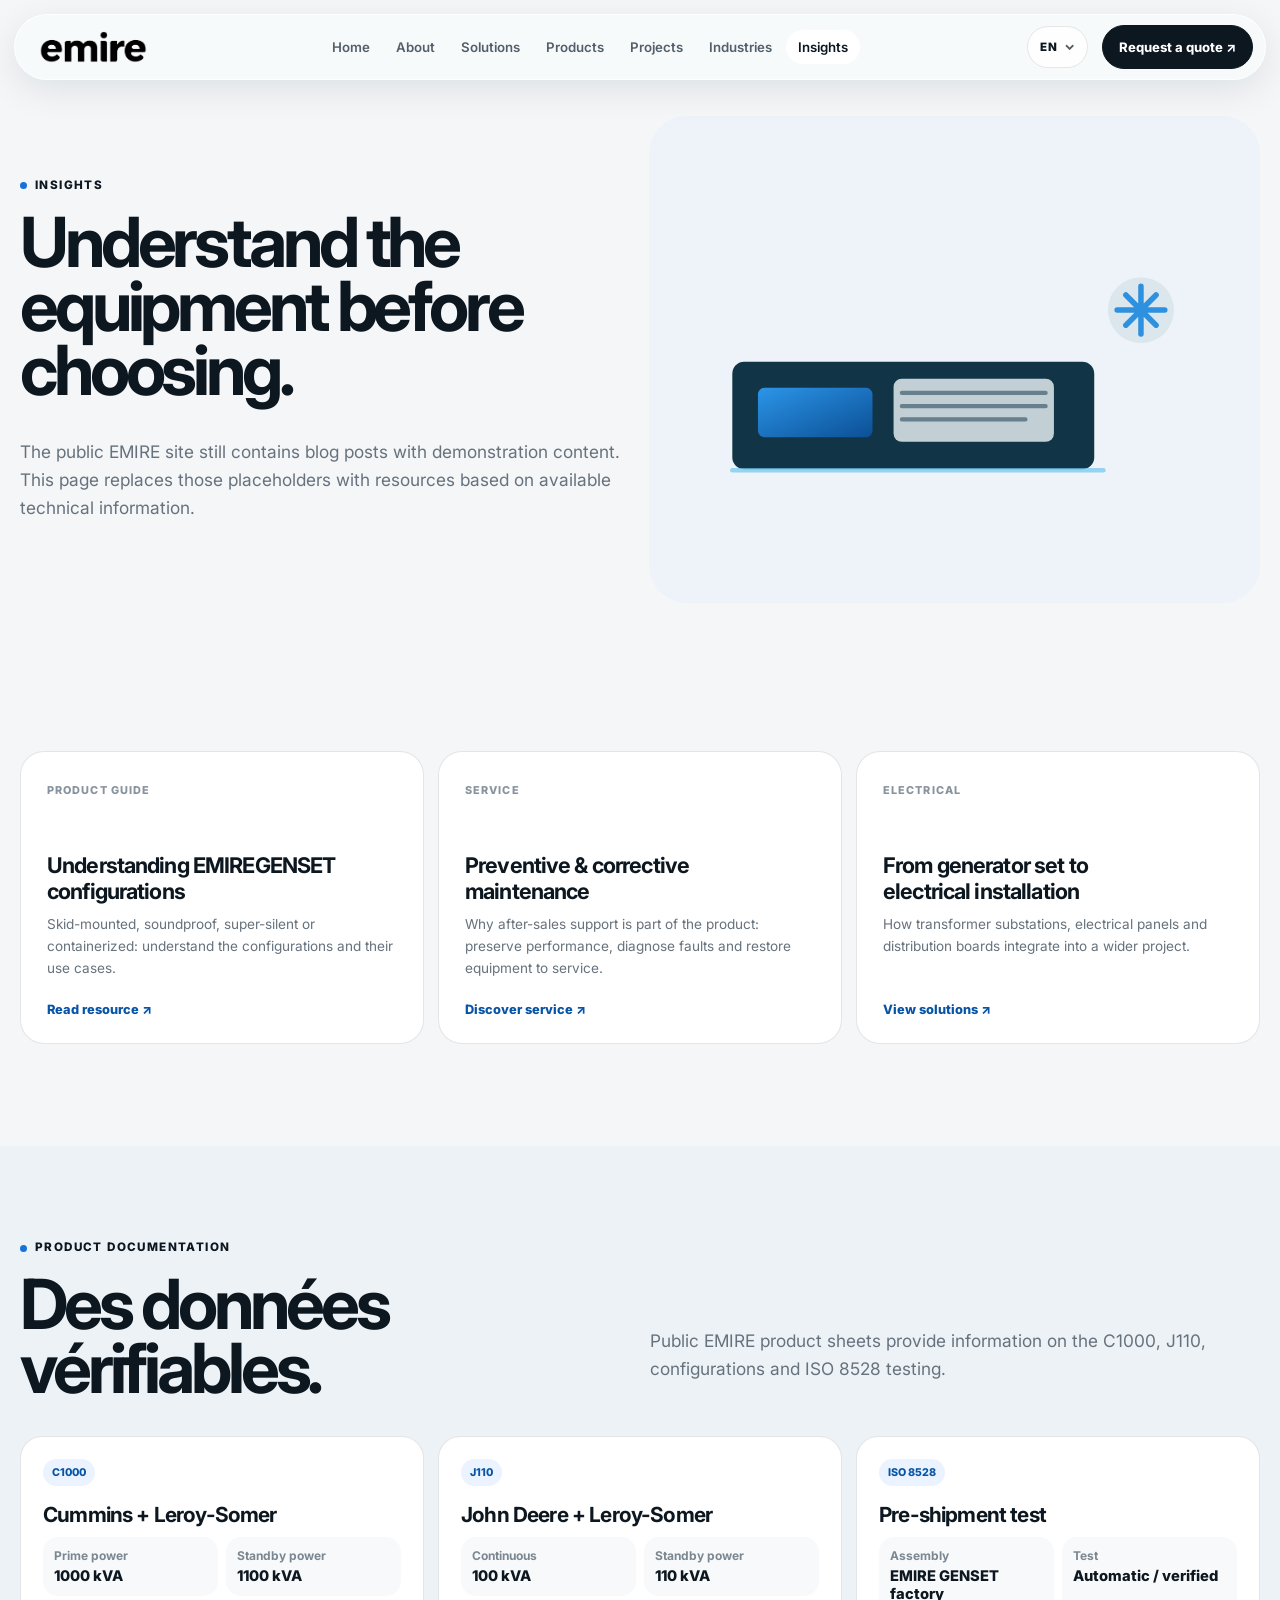
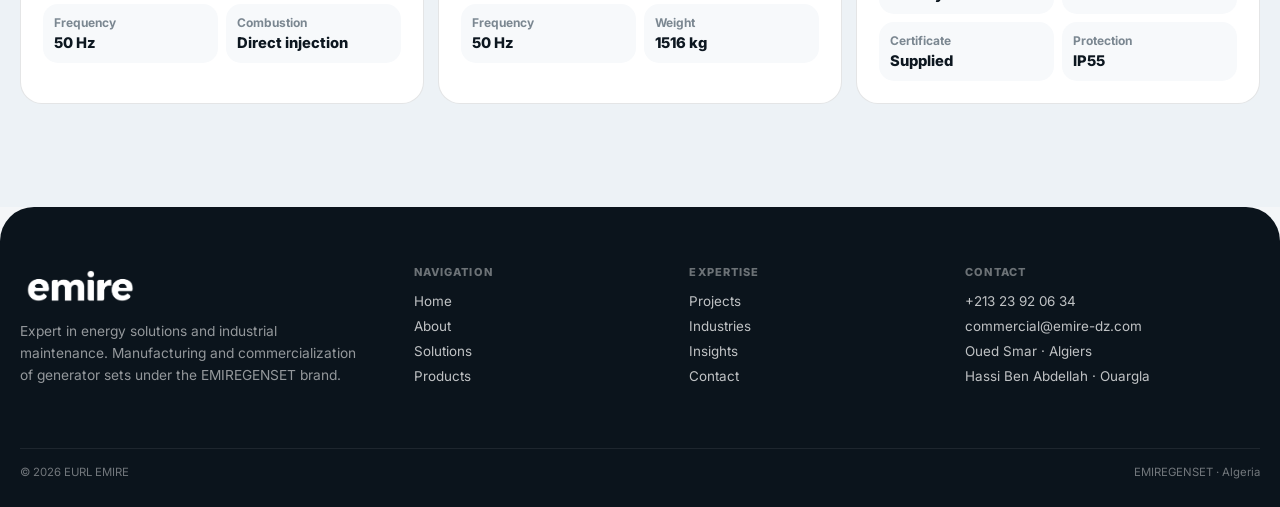
==== commit a75f3987: "Add files via upload" ====
--- a/news/index.html
+++ b/news/index.html
@@ -233,7 +233,7 @@
                         <h2
                             class="h2"
                             style="margin-top:16px">
-                            Des données vérifiables, pas du lorem ipsum.
+                            Des données vérifiables.
                         </h2>
                     </div>
 
